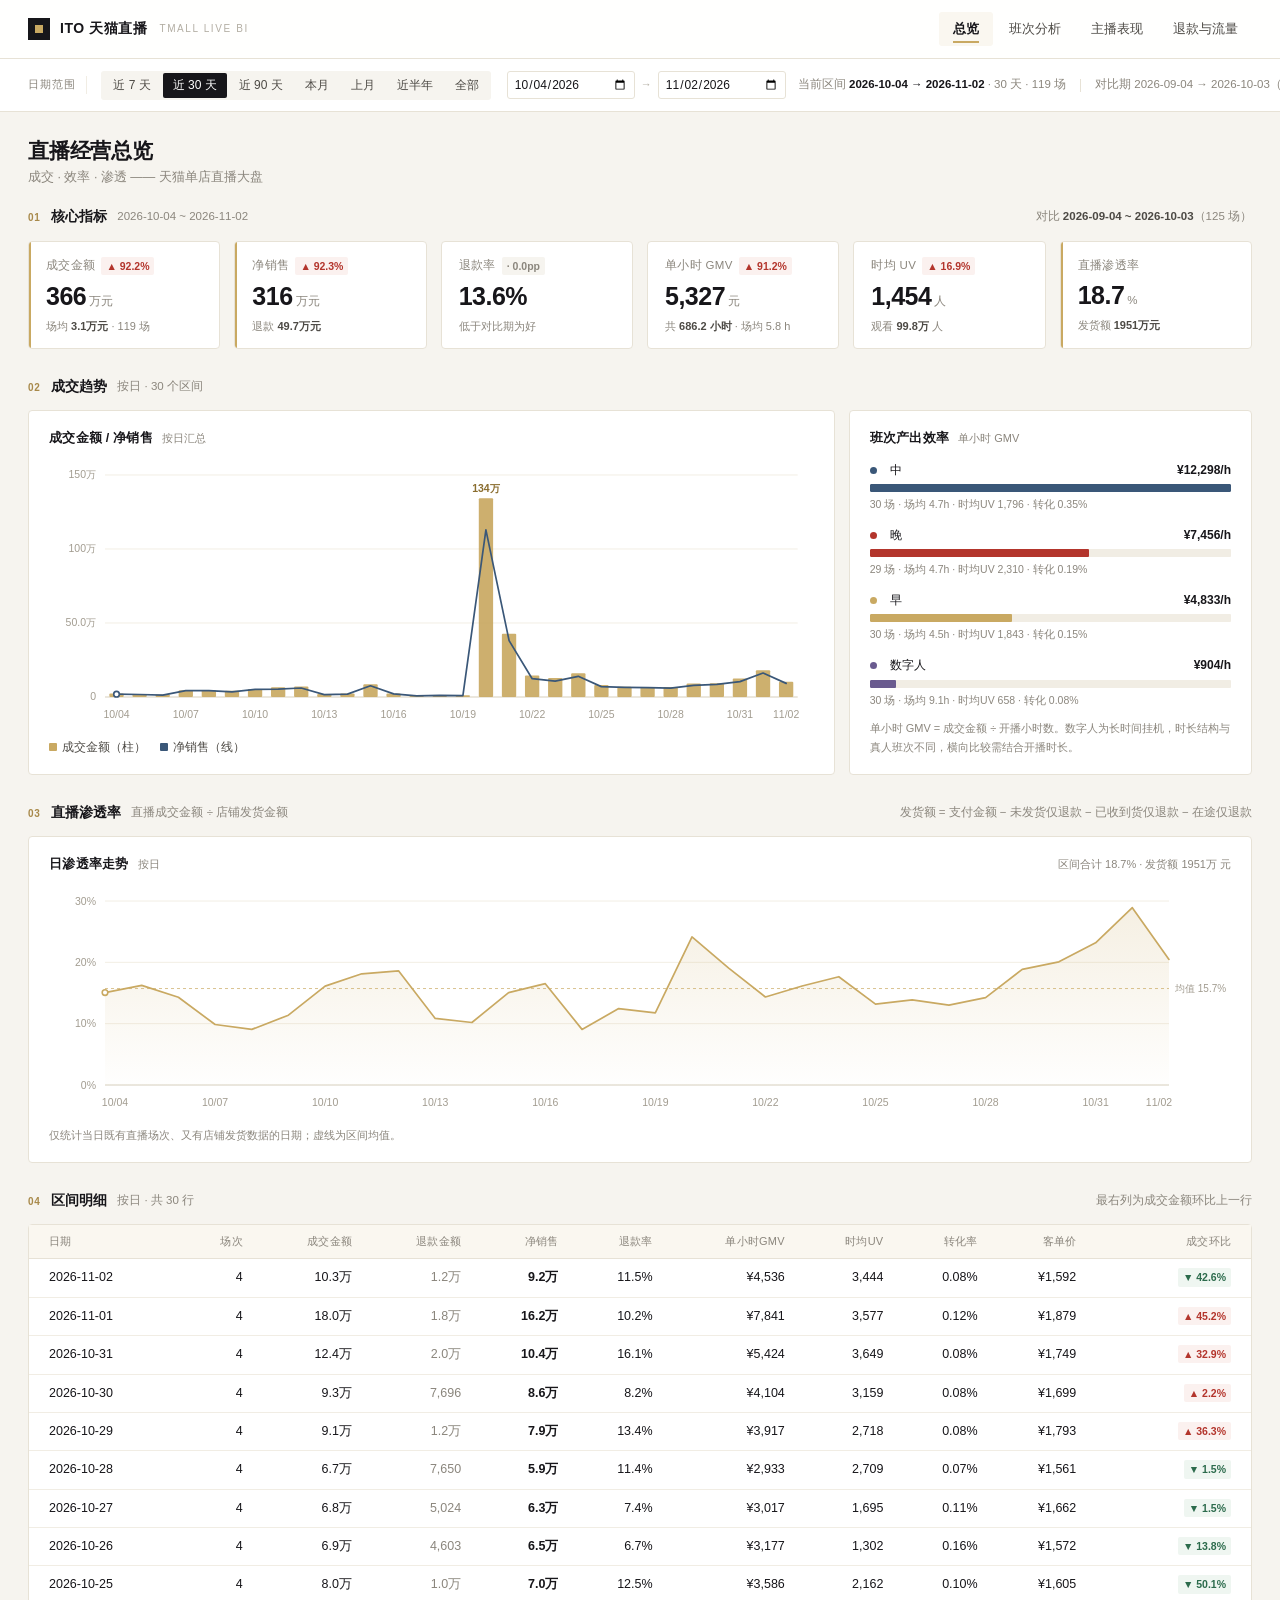
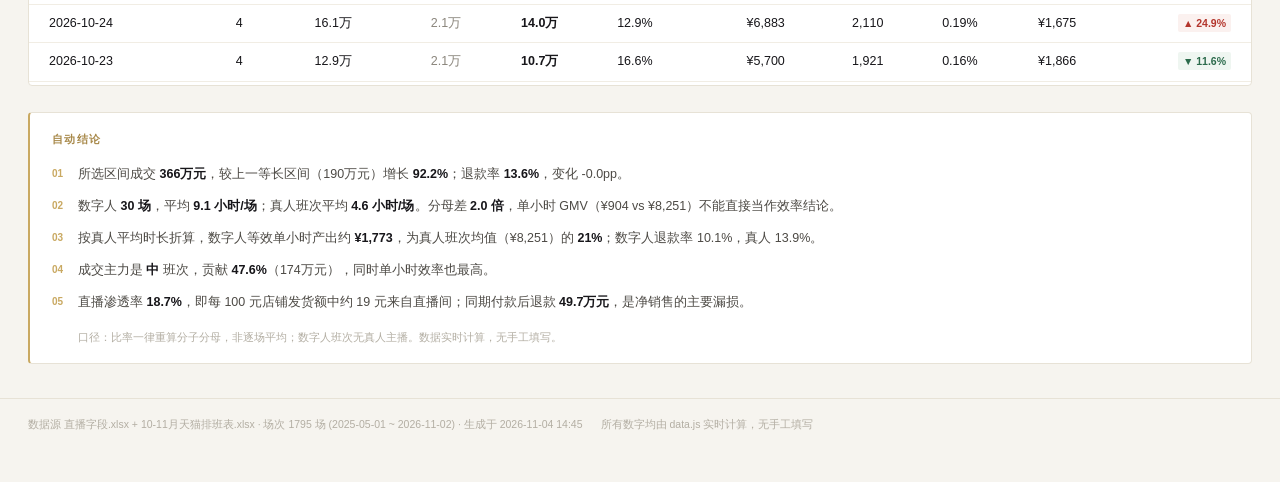
==== index.html @ 0ae6a622 "天猫直播数据看板 v1.0 - 四页面：总览 / 班次分析 / 主播表现 / 退款与流量 - 日期自定义筛选（预设 + 起止日期，URL 可分享，对比期自动等长） - 主播排行改为效率对比矩阵（12 " ====
<!DOCTYPE html>
<html lang="zh-CN">
<head>
<meta charset="UTF-8">
<meta name="viewport" content="width=device-width, initial-scale=1">
<title>直播经营总览 · ITO 天猫直播</title>
<link rel="icon" href="data:image/svg+xml,<svg xmlns='http://www.w3.org/2000/svg' viewBox='0 0 32 32'><rect width='32' height='32' fill='%2317161a'/><rect x='12' y='12' width='8' height='8' fill='%23c9a962'/></svg>">
<link rel="stylesheet" href="shared.css">
</head>
<body>
<header id="topbar"></header>
<div id="fbar"></div>

<div class="wrap">
  <div class="page-hd">
    <div>
      <h1>直播经营总览</h1>
      <p>成交 · 效率 · 渗透 —— 天猫单店直播大盘</p>
    </div>
    <div class="hd-right" id="hdRight"></div>
  </div>

  <section class="sec">
    <div class="sec-h">
      <span class="idx">01</span><h2>核心指标</h2><em id="kpiRange"></em>
      <div class="right" id="kpiCmp"></div>
    </div>
    <div class="grid g6" id="kpis"></div>
  </section>

  <section class="sec">
    <div class="sec-h">
      <span class="idx">02</span><h2>成交趋势</h2><em id="trendSub"></em>
    </div>
    <div class="grid g21">
      <div class="card">
        <div class="card-hd"><h3>成交金额 / 净销售</h3><span id="trendGrain"></span></div>
        <div class="card-body"><div id="trendChart" class="chart-wrap"></div></div>
        <div class="legend card-ft" id="trendLegend">
          <span><i style="background:#c9a962"></i>成交金额</span>
          <span><i style="background:#3a5778"></i>净销售</span>
        </div>
      </div>
      <div class="card">
        <div class="card-hd"><h3>班次产出效率</h3><span>单小时 GMV</span></div>
        <div class="card-body"><div id="shiftBars"></div></div>
        <div class="note card-ft">单小时 GMV = 成交金额 ÷ 开播小时数。数字人为长时间挂机，时长结构与真人班次不同，横向比较需结合开播时长。</div>
      </div>
    </div>
  </section>

  <section class="sec">
    <div class="sec-h">
      <span class="idx">03</span><h2>直播渗透率</h2><em>直播成交金额 ÷ 店铺发货金额</em>
      <div class="right">发货额 = 支付金额 − 未发货仅退款 − 已收到货仅退款 − 在途仅退款</div>
    </div>
    <div class="card">
      <div class="card-hd"><h3>日渗透率走势</h3><span id="penSub"></span><div class="r" id="penRight"></div></div>
      <div id="penChart" class="chart-wrap"></div>
      <div class="note card-ft">仅统计当日既有直播场次、又有店铺发货数据的日期；虚线为区间均值。</div>
    </div>
  </section>

  <section class="sec">
    <div class="sec-h">
      <span class="idx">04</span><h2>区间明细</h2><em id="detailSub"></em>
      <div class="right">最右列为成交金额环比上一行</div>
    </div>
    <div class="card flush"><div class="tbl-wrap scroll"><table id="detailTable"></table></div></div>
  </section>

  <section class="sec">
    <div class="insight" id="insight"></div>
  </section>
</div>

<div class="foot">
  <span id="footMeta"></span>
  <span id="footTip">所有数字均由 data.js 实时计算，无手工填写</span>
</div>

<script src="data.js"></script>
<script src="app.js"></script>
<script>
(async function () {
  try { await loadData(); } catch (e) {
    document.getElementById('kpis').innerHTML = '<div class="empty">' + e.message + '<br>请先运行 python build_data.py 生成 data.js</div>';
    return;
  }
  document.getElementById('footMeta').textContent =
    '数据源 ' + D.meta.src + ' + ' + D.meta.sch + ' · 场次 ' + D.meta.sessions + ' 场 (' + D.meta.dateFrom + ' ~ ' + D.meta.dateTo + ') · 生成于 ' + D.meta.generated;
  bootShell('30', renderAll);
})();

function renderAll() {
  renderKPI();
  renderTrend();
  renderShiftBars();
  renderPen();
  renderDetail();
  renderInsight();
}

/* ---------------- 01 核心指标 ---------------- */
function renderKPI() {
  const a = F.roll, b = F.prevRoll;
  const pen = F.shipTotal ? a.gmv / F.shipTotal : null;

  document.getElementById('kpiRange').textContent = F.from + ' ~ ' + F.to;
  document.getElementById('kpiCmp').innerHTML = F.prevRoll.n
    ? '对比 <b>' + F.prevFrom + ' ~ ' + F.prevTo + '</b>（' + F.prevRoll.n + ' 场）'
    : '<span style="color:#b3aea3">无对比期（已到数据起点）</span>';

  const money = v => { const [n, u] = fmt.mpart(v); return { val: n, unit: u ? u + '元' : '元' }; };
  const M = money(a.gmv), N = money(a.net), H = money(a.hvGmv), U = fmt.mpart(a.hUv);

  const items = [
    { lab: '成交金额', ...M, key: 1, delta: deltaHtml(a.gmv, b.gmv), sub: '场均 <b>' + fmt.money(a.perSess) + '元</b> · ' + a.n + ' 场' },
    { lab: '净销售', ...N, key: 1, delta: deltaHtml(a.net, b.net), sub: '退款 <b>' + fmt.money(a.rf) + '元</b>' },
    { lab: '退款率', val: fmt.pct(a.rrate), unit: '', delta: deltaHtml(a.rrate, b.rrate, { pp: 1 }), sub: '低于对比期为好' },
    { lab: '单小时 GMV', ...H, delta: deltaHtml(a.hvGmv, b.hvGmv), sub: '共 <b>' + fmt.dec1(a.durH) + ' 小时</b> · 场均 ' + fmt.dec1(a.durPer) + ' h' },
    { lab: '时均 UV', val: U[0], unit: (U[1] || '') + '人', delta: deltaHtml(a.hUv, b.hUv), sub: '观看 <b>' + fmt.money(a.uv) + '</b> 人' },
    { lab: '直播渗透率', val: pen === null ? '—' : (pen * 100).toFixed(1), unit: pen === null ? '' : '%', key: 1, sub: '发货额 <b>' + fmt.money(F.shipTotal) + '元</b>' },
  ];
  document.getElementById('kpis').innerHTML = kpiHtml(items);
}

/* ---------------- 02 趋势 ---------------- */
function renderTrend() {
  const grain = grainOf(F.days);
  const rows = trimTail(groupByGrain(F.sessions, grain), grain);
  const gname = { day: '按日', week: '按周', month: '按月' }[grain];

  document.getElementById('trendSub').textContent = gname + ' · ' + rows.length + ' 个区间';
  document.getElementById('trendGrain').textContent = gname + '汇总';
  document.getElementById('trendLegend').innerHTML = grain === 'day'
    ? '<span><i style="background:#c9a962"></i>成交金额（柱）</span><span><i style="background:#3a5778"></i>净销售（线）</span>'
    : '<span><i style="background:#c9a962"></i>成交金额</span><span><i style="background:#3a5778"></i>净销售</span>';

  lineChart(document.getElementById('trendChart'), {
    height: 268,
    bars: grain === 'day',
    labels: rows.map(r => grainLabel(r.k, grain)),
    series: [
      { name: '成交金额', color: '#c9a962', data: rows.map(r => r.gmv), area: grain !== 'day', width: 2 },
      { name: '净销售', color: '#3a5778', data: rows.map(r => r.net), width: 1.7 },
    ],
    yFmt: v => fmt.money(v),
    yMin0: true,
    maxXLabels: 10,
    peakLabel: true,
    tipTitle: (lb, i) => {
      if (grain === 'month') return rows[i].k;
      if (grain === 'week') return rows[i].k + ' 起一周';
      return rows[i].k;
    },
  });
}

/* ---------------- 02b 班次效率 ---------------- */
function renderShiftBars() {
  const m = calc.group(F.sessions, s => s.sh);
  const host = document.getElementById('shiftBars');
  if (!m.size) { host.innerHTML = '<div class="empty">所选区间暂无数据</div>'; return; }
  const items = SHIFTS.filter(s => m.has(s)).map(s => {
    const r = calc.rollup(m.get(s));
    return {
      name: '<span class="dot" style="background:' + SC[s] + '"></span>' + s,
      v: r.hvGmv || 0,
      txt: fmt.yuan(r.hvGmv) + '/h',
      c: SC[s],
      foot: r.n + ' 场 · 场均 ' + fmt.dec1(r.durPer) + 'h · 时均UV ' + fmt.int(r.hUv) + ' · 转化 ' + fmt.pct(r.conv, 2),
    };
  }).sort((a, b) => b.v - a.v);
  host.innerHTML = barsHtml(items);
}

/* ---------------- 03 渗透率 ---------------- */
function renderPen() {
  const grain = F.days <= 120 ? 'day' : 'week';
  const buckets = new Map();
  for (const x of F.shop) {
    if (x.ship === null || x.ship === undefined) continue;
    const lv = F.liveDay.get(x.d);
    const k = grain === 'day' ? x.d : dU.weekStart(x.d);
    const o = buckets.get(k) || { gmv: 0, ship: 0, has: false };
    o.ship += x.ship;
    if (lv) { o.gmv += lv.gmv; o.has = true; }
    buckets.set(k, o);
  }
  const rows = [...buckets.keys()].sort().filter(k => buckets.get(k).has)
    .map(k => ({ k, v: buckets.get(k).ship ? buckets.get(k).gmv / buckets.get(k).ship : null }));

  const avg = rows.length ? rows.reduce((t, r) => t + r.v, 0) / rows.length : null;
  const totalPen = F.shipTotal ? F.roll.gmv / F.shipTotal : null;
  document.getElementById('penSub').textContent = grain === 'day' ? '按日' : '按周';
  document.getElementById('penRight').textContent = '区间合计 ' + fmt.pct(totalPen) + ' · 发货额 ' + fmt.money(F.shipTotal) + ' 元';

  lineChart(document.getElementById('penChart'), {
    height: 230,
    labels: rows.map(r => grain === 'day' ? fmt.md(r.k) : fmt.md(r.k)),
    series: [{ name: '渗透率', color: '#c9a962', data: rows.map(r => r.v), area: true, width: 1.7 }],
    yFmt: v => (v * 100).toFixed(0) + '%',
    maxXLabels: 12,
    avgLine: avg ? { value: avg, label: '均值 ' + fmt.pct(avg) } : null,
  });
}

/* ---------------- 04 明细 ---------------- */
function renderDetail() {
  const grain = grainOf(F.days);
  const rows = groupByGrain(F.sessions, grain).slice().reverse();
  const gname = { day: '日期', week: '周起始', month: '月份' }[grain];
  document.getElementById('detailSub').textContent = { day: '按日', week: '按周', month: '按月' }[grain] + ' · 共 ' + rows.length + ' 行';

  let html = '<thead><tr><th>' + gname + '</th><th>场次</th><th>成交金额</th><th>退款金额</th><th>净销售</th>'
    + '<th>退款率</th><th>单小时GMV</th><th>时均UV</th><th>转化率</th><th>客单价</th><th>成交环比</th></tr></thead><tbody>';

  rows.forEach((r, i) => {
    const prev = rows[i + 1];
    const d = prev ? deltaHtml(r.gmv, prev.gmv) : '<span class="delta flat">—</span>';
    const partial = r.days < (grain === 'month' ? 15 : grain === 'week' ? 5 : 1) && i === 0;
    html += '<tr>'
      + '<td>' + r.k + (partial ? ' <span class="tag mute">不完整</span>' : '') + '</td>'
      + '<td class="num">' + r.n + '</td>'
      + '<td class="num">' + fmt.money(r.gmv) + '</td>'
      + '<td class="num" style="color:#8b867d">' + fmt.money(r.rf) + '</td>'
      + '<td class="num"><b>' + fmt.money(r.net) + '</b></td>'
      + '<td class="num">' + fmt.pct(r.rrate) + '</td>'
      + '<td class="num">' + fmt.yuan(r.hvGmv) + '</td>'
      + '<td class="num">' + fmt.int(r.hUv) + '</td>'
      + '<td class="num">' + fmt.pct(r.conv, 2) + '</td>'
      + '<td class="num">' + fmt.yuan(r.aov) + '</td>'
      + '<td class="num">' + d + '</td>'
      + '</tr>';
  });

  const t = F.roll;
  html += '</tbody><tfoot><tr>'
    + '<td>区间合计</td><td class="num">' + t.n + '</td>'
    + '<td class="num">' + fmt.money(t.gmv) + '</td>'
    + '<td class="num">' + fmt.money(t.rf) + '</td>'
    + '<td class="num">' + fmt.money(t.net) + '</td>'
    + '<td class="num">' + fmt.pct(t.rrate) + '</td>'
    + '<td class="num">' + fmt.yuan(t.hvGmv) + '</td>'
    + '<td class="num">' + fmt.int(t.hUv) + '</td>'
    + '<td class="num">' + fmt.pct(t.conv, 2) + '</td>'
    + '<td class="num">' + fmt.yuan(t.aov) + '</td>'
    + '<td class="num">' + deltaHtml(t.gmv, F.prevRoll.gmv) + '</td>'
    + '</tr></tfoot>';

  document.getElementById('detailTable').innerHTML = html;
}

/* ---------------- 05 结论 ---------------- */
function renderInsight() {
  const a = F.roll, b = F.prevRoll;
  const li = [];

  if (b.n) {
    const ch = (a.gmv - b.gmv) / b.gmv;
    li.push('所选区间成交 <b>' + fmt.money(a.gmv) + '元</b>，较上一等长区间（' + fmt.money(b.gmv) + '元）'
      + (ch >= 0 ? '增长' : '下降') + ' <b>' + Math.abs(ch * 100).toFixed(1) + '%</b>；'
      + '退款率 <b>' + fmt.pct(a.rrate) + '</b>，变化 ' + fmt.pp(a.rrate - b.rrate) + '。');
  } else {
    li.push('所选区间共 <b>' + F.days + ' 天 / ' + a.n + ' 场</b>，成交 <b>' + fmt.money(a.gmv) + '元</b>，'
      + '净销售 <b>' + fmt.money(a.net) + '元</b>，退款率 <b>' + fmt.pct(a.rrate) + '</b>。该区间已顶到数据起点，无同长度对比期。');
  }

  const m = calc.group(F.sessions, s => s.sh);
  const human = SHIFTS.filter(s => s !== '数字人').flatMap(s => m.get(s) || []);
  const robot = m.get('数字人') || [];
  if (human.length && robot.length) {
    const h = calc.rollup(human), r = calc.rollup(robot);
    const hDur = h.durH / h.n, rDur = r.durH / r.n;
    li.push('数字人 <b>' + r.n + ' 场</b>，平均 <b>' + fmt.dec1(rDur) + ' 小时/场</b>；真人班次平均 <b>'
      + fmt.dec1(hDur) + ' 小时/场</b>。分母差 <b>' + (rDur / hDur).toFixed(1) + ' 倍</b>，'
      + '单小时 GMV（' + fmt.yuan(r.hvGmv) + ' vs ' + fmt.yuan(h.hvGmv) + '）不能直接当作效率结论。');
    const norm = r.gmv / (r.n * hDur);
    li.push('按真人平均时长折算，数字人等效单小时产出约 <b>' + fmt.yuan(norm) + '</b>，为真人班次均值（'
      + fmt.yuan(h.hvGmv) + '）的 <b>' + (norm / h.hvGmv * 100).toFixed(0) + '%</b>；数字人退款率 '
      + fmt.pct(r.rrate) + "，真人 " + fmt.pct(h.rrate) + '。');
  }

  const shifts = SHIFTS.filter(s => m.has(s)).map(s => ({ s, r: calc.rollup(m.get(s)) }));
  const top = shifts.slice().sort((x, y) => y.r.gmv - x.r.gmv)[0];
  const best = shifts.filter(x => x.s !== '数字人').sort((x, y) => y.r.hvGmv - x.r.hvGmv)[0];
  if (top) {
    li.push('成交主力是 <b>' + top.s + '</b> 班次，贡献 <b>' + fmt.pct(top.r.gmv / a.gmv) + '</b>（'
      + fmt.money(top.r.gmv) + '元）' + (best && best.s !== top.s
        ? '；单小时效率最高的是 <b>' + best.s + '</b>（' + fmt.yuan(best.r.hvGmv) + '/h）。' : '，同时单小时效率也最高。'));
  }

  if (F.shipTotal) {
    li.push('直播渗透率 <b>' + fmt.pct(a.gmv / F.shipTotal) + '</b>，即每 100 元店铺发货额中约 '
      + Math.round(a.gmv / F.shipTotal * 100) + ' 元来自直播间；同期付款后退款 <b>' + fmt.money(a.rf)
      + '元</b>，是净销售的主要漏损。');
  }

  document.getElementById('insight').innerHTML =
    '<h3>自动结论</h3><ol>' + li.map(x => '<li>' + x + '</li>').join('') + '</ol>'
    + '<div class="src">口径：比率一律重算分子分母，非逐场平均；数字人班次无真人主播。数据实时计算，无手工填写。</div>';
}

onResize(() => { renderTrend(); renderPen(); });
</script>
</body>
</html>
---- shared.css ----
/* ============================================================
   ITO 天猫直播看板 · 设计系统
   金白极简 / 8px 间距栅格 / 桌面优先
   ============================================================ */
:root {
  --gold: #c9a962;
  --gold-d: #a8894a;
  --gold-l: #efe6d2;
  --gold-bg: #faf7f0;
  --ink: #17161a;
  --ink-2: #4d4a45;
  --ink-3: #8b867d;
  --ink-4: #b3aea3;
  --line: #e7e2d6;
  --line-2: #f1ede4;
  --bg: #f6f4ef;
  --card: #ffffff;
  --red: #b3352c;
  --green: #2c6b4c;
  --blue: #3a5778;
  --purple: #6a5b8f;
  --r: 4px;
  --sp: 8px;
}

* { box-sizing: border-box; margin: 0; padding: 0; }
html { -webkit-text-size-adjust: 100%; }
body {
  font-family: -apple-system, BlinkMacSystemFont, "PingFang SC", "Hiragino Sans GB",
               "Microsoft YaHei", "Segoe UI", sans-serif;
  background: var(--bg);
  color: var(--ink);
  font-size: 13px;
  line-height: 1.55;
  -webkit-font-smoothing: antialiased;
  padding-bottom: 48px;
}
.num { font-variant-numeric: tabular-nums; font-feature-settings: "tnum"; }
a { color: inherit; }

/* ================= 顶部导航 ================= */
.topbar {
  background: rgba(255,255,255,.94);
  backdrop-filter: saturate(1.4) blur(8px);
  border-bottom: 1px solid var(--line);
  position: sticky; top: 0; z-index: 40;
}
.topbar-in {
  max-width: 1360px; margin: 0 auto; padding: 0 28px;
  height: 58px; display: flex; align-items: center; gap: 40px;
}
.brand { display: flex; align-items: center; gap: 10px; text-decoration: none; }
.brand-mark {
  width: 22px; height: 22px; background: var(--ink); position: relative;
  display: flex; align-items: center; justify-content: center;
}
.brand-mark::after {
  content: ''; width: 8px; height: 8px; background: var(--gold);
}
.brand-t { font-size: 14px; font-weight: 600; letter-spacing: .04em; }
.brand-s { font-size: 10px; color: var(--ink-4); letter-spacing: .16em; text-transform: uppercase; margin-left: 2px; }
.nav { display: flex; gap: 2px; margin-left: auto; }
.nav a {
  font-size: 13px; color: var(--ink-2); text-decoration: none;
  padding: 7px 14px; border-radius: 3px; position: relative;
  transition: color .15s, background .15s;
}
.nav a:hover { color: var(--ink); background: var(--gold-bg); }
.nav a.on { color: var(--ink); font-weight: 600; background: var(--gold-bg); }
.nav a.on::after {
  content: ''; position: absolute; left: 14px; right: 14px; bottom: 3px;
  height: 2px; background: var(--gold);
}

/* ================= 日期筛选条 ================= */
.fbar {
  position: sticky; top: 58px; z-index: 39;
  background: #fff; border-bottom: 1px solid var(--line);
}
.fbar-in {
  max-width: 1360px; margin: 0 auto; padding: 0 28px;
  height: 52px; display: flex; align-items: center; gap: 12px;
}
.fbar-lab {
  font-size: 11px; color: var(--ink-3); letter-spacing: .1em;
  padding-right: 10px; border-right: 1px solid var(--line-2); margin-right: 2px;
  white-space: nowrap;
}
.chips { display: flex; gap: 2px; background: var(--bg); padding: 2px; border-radius: 3px; }
.chip {
  font-size: 12px; color: var(--ink-2); padding: 4px 10px; border-radius: 2px;
  cursor: pointer; white-space: nowrap; transition: .12s; user-select: none;
  border: none; background: transparent; font-family: inherit;
}
.chip:hover { color: var(--ink); background: #fff; }
.chip.on { background: var(--ink); color: #fff; font-weight: 500; }
.dr { display: flex; align-items: center; gap: 6px; margin-left: 4px; }
.dr input[type="date"] {
  font-family: inherit; font-size: 12px; color: var(--ink);
  border: 1px solid var(--line); background: #fff; border-radius: 3px;
  padding: 4px 6px; width: 128px; height: 28px;
  font-variant-numeric: tabular-nums;
}
.dr input[type="date"]:focus { outline: none; border-color: var(--gold); box-shadow: 0 0 0 2px rgba(201,169,98,.16); }
.dr .to { color: var(--ink-4); font-size: 11px; }
.fbar-meta { margin-left: auto; display: flex; align-items: center; gap: 14px; font-size: 11.5px; color: var(--ink-3); white-space: nowrap; }
.fbar-meta b { color: var(--ink); font-weight: 600; }
.fbar-meta .sp { width: 1px; height: 13px; background: var(--line); }
.btn-reset {
  font-size: 11.5px; color: var(--ink-3); background: none; border: none;
  cursor: pointer; font-family: inherit; text-decoration: underline;
  text-underline-offset: 2px; padding: 0;
}
.btn-reset:hover { color: var(--ink); }

/* ================= 页面容器 ================= */
.wrap { max-width: 1360px; margin: 0 auto; padding: 0 28px; }
.page-hd {
  display: flex; align-items: flex-end; gap: 16px;
  padding: 26px 0 18px;
}
.page-hd h1 { font-size: 21px; font-weight: 600; letter-spacing: -.01em; line-height: 1.25; }
.page-hd p { font-size: 12.5px; color: var(--ink-3); margin-top: 4px; }
.page-hd .hd-right { margin-left: auto; text-align: right; font-size: 11.5px; color: var(--ink-3); line-height: 1.7; }

/* ================= 区块 ================= */
.sec { margin-top: 26px; }
.sec:first-of-type { margin-top: 0; }
.sec-h {
  display: flex; align-items: center; gap: 10px;
  margin-bottom: 12px; min-height: 23px;
}
.sec-h .idx {
  font-size: 10px; font-weight: 600; color: var(--gold-d); letter-spacing: .08em;
  font-variant-numeric: tabular-nums; padding-top: 2px;
}
.sec-h h2 { font-size: 14px; font-weight: 600; letter-spacing: .01em; }
.sec-h em { font-style: normal; font-size: 11.5px; color: var(--ink-3); }
.sec-h .right { margin-left: auto; font-size: 11.5px; color: var(--ink-3); text-align: right; }
.sec-h .right b { color: var(--ink-2); font-weight: 600; }

/* ================= 栅格 ================= */
.grid { display: grid; gap: 14px; align-items: stretch; }
.grid.start { align-items: start; }
.g2 { grid-template-columns: repeat(2, minmax(0,1fr)); }
.g3 { grid-template-columns: repeat(3, minmax(0,1fr)); }
.g4 { grid-template-columns: repeat(4, minmax(0,1fr)); }
.g5 { grid-template-columns: repeat(5, minmax(0,1fr)); }
.g6 { grid-template-columns: repeat(6, minmax(0,1fr)); }
.g21 { grid-template-columns: minmax(0,2fr) minmax(0,1fr); }
.g12 { grid-template-columns: minmax(0,1fr) minmax(0,2fr); }
.gauto { grid-template-columns: repeat(auto-fit, minmax(172px, 1fr)); }

/* ================= 卡片 ================= */
.card {
  background: var(--card); border: 1px solid var(--line); border-radius: var(--r);
  padding: 18px 20px;
  display: flex; flex-direction: column; min-width: 0;
}
.card.flush { padding: 0; }
.card-hd {
  display: flex; align-items: baseline; gap: 9px; margin-bottom: 12px; flex: none;
}
.card-hd h3 { font-size: 12.5px; font-weight: 600; letter-spacing: .02em; }
.card-hd span { font-size: 11px; color: var(--ink-3); }
.card-hd .r { margin-left: auto; font-size: 11px; color: var(--ink-3); }
.card-body { flex: 1 1 auto; min-height: 0; }
.card-ft { flex: none; }

/* ================= KPI ================= */
.kpi {
  background: var(--card); border: 1px solid var(--line); border-radius: var(--r);
  padding: 15px 17px 14px; position: relative; overflow: hidden;
  display: flex; flex-direction: column;
}
.kpi::before {
  content: ''; position: absolute; left: 0; top: 0; bottom: 0; width: 2px;
  background: var(--gold); opacity: 0; transition: opacity .2s;
}
.kpi.key::before { opacity: 1; }
.kpi-t {
  font-size: 11.5px; color: var(--ink-3); letter-spacing: .03em;
  display: flex; align-items: center; gap: 6px; margin-bottom: 7px;
}
.kpi-v {
  font-size: 25px; font-weight: 600; line-height: 1.15; letter-spacing: -.02em;
  display: flex; align-items: baseline; gap: 3px;
}
.kpi-v small { font-size: 11.5px; font-weight: 500; color: var(--ink-3); letter-spacing: 0; }
.kpi-s { font-size: 11px; color: var(--ink-3); margin-top: 7px; line-height: 1.5; }
.kpi-s b { color: var(--ink-2); font-weight: 600; }

.delta {
  display: inline-flex; align-items: center; gap: 2px;
  font-size: 10.5px; font-weight: 600; padding: 1px 5px; border-radius: 2px;
  font-variant-numeric: tabular-nums; letter-spacing: 0;
}
.delta.up { color: var(--red); background: #fbf1ef; }
.delta.down { color: var(--green); background: #eff6f1; }
.delta.flat { color: var(--ink-3); background: var(--bg); }

/* ================= 图表 ================= */
.chart { width: 100%; display: block; overflow: visible; }
.chart-wrap { width: 100%; min-width: 0; }
.legend {
  display: flex; gap: 14px; flex-wrap: wrap; margin-top: 10px;
  font-size: 11.5px; color: var(--ink-2);
}
.legend i {
  width: 8px; height: 8px; border-radius: 1px; display: inline-block;
  margin-right: 5px; vertical-align: middle;
}
.legend b { font-weight: 600; color: var(--ink); }

/* 横向条组 */
.bars { display: flex; flex-direction: column; gap: 13px; }
.bar-item .bl {
  display: flex; align-items: baseline; justify-content: space-between;
  font-size: 12px; margin-bottom: 5px; gap: 8px;
}
.bar-item .bl .nm { color: var(--ink); display: flex; align-items: center; gap: 6px; }
.bar-item .bl .vl { font-variant-numeric: tabular-nums; font-weight: 600; }
.bar-track { height: 8px; background: var(--line-2); border-radius: 1px; overflow: hidden; }
.bar-fill { height: 100%; border-radius: 1px; transition: width .35s ease; }
.bar-foot { font-size: 10.5px; color: var(--ink-3); margin-top: 4px; }

/* ================= 表格 ================= */
.tbl-wrap { width: 100%; overflow: auto; }
.tbl-wrap.scroll { max-height: 460px; }
table { width: 100%; border-collapse: separate; border-spacing: 0; font-size: 12.5px; }
thead th {
  text-align: right; font-weight: 500; color: var(--ink-3); font-size: 11px;
  padding: 8px 12px; background: var(--gold-bg);
  border-bottom: 1px solid var(--line); white-space: nowrap;
  position: sticky; top: 0; z-index: 2; letter-spacing: .02em;
}
thead th:first-child { text-align: left; padding-left: 20px; }
thead th:last-child { padding-right: 20px; }
tbody td {
  text-align: right; padding: 9px 12px; border-bottom: 1px solid var(--line-2);
  white-space: nowrap; vertical-align: middle;
}
tbody td:first-child { text-align: left; padding-left: 20px; }
tbody td:last-child { padding-right: 20px; }
tbody tr:hover td { background: #fcfaf4; }
tbody tr:last-child td { border-bottom: 1px solid var(--line); }
tfoot td {
  text-align: right; padding: 10px 12px; font-weight: 600; font-size: 12.5px;
  background: #fbf8f1; border-bottom: 1px solid var(--line); white-space: nowrap;
}
tfoot td:first-child { text-align: left; padding-left: 20px; }
tfoot td:last-child { padding-right: 20px; }
td.name-cell { max-width: 320px; overflow: hidden; text-overflow: ellipsis; }
.grp-row td { background: #fbf8f1 !important; font-weight: 600; font-size: 11.5px; color: var(--ink-2); }

/* ================= 标签 ================= */
.tag {
  display: inline-block; font-size: 10.5px; padding: 1px 6px; line-height: 1.6;
  border: 1px solid var(--line); color: var(--ink-2); border-radius: 2px;
  background: #fff; white-space: nowrap;
}
.tag.gold { border-color: var(--gold-l); background: var(--gold-bg); color: var(--gold-d); }
.tag.red { border-color: #f0d8d4; background: #fdf4f3; color: var(--red); }
.tag.green { border-color: #d5e6db; background: #f1f8f3; color: var(--green); }
.tag.mute { color: var(--ink-3); border-color: var(--line-2); background: var(--bg); }
.dot { width: 7px; height: 7px; border-radius: 50%; display: inline-block; margin-right: 7px; }

/* ================= 漏斗 ================= */
.funnel { display: flex; flex-direction: column; gap: 4px; }
.fn-step { padding: 7px 0; }
.fn-row { display: flex; align-items: baseline; gap: 10px; font-size: 12px; margin-bottom: 6px; }
.fn-lab { color: var(--ink-2); }
.fn-val { margin-left: auto; font-weight: 600; font-variant-numeric: tabular-nums; font-size: 13.5px; }
.fn-idx { font-size: 10.5px; color: var(--ink-4); width: 46px; text-align: right; font-variant-numeric: tabular-nums; flex: none; }
.fn-track { height: 10px; background: var(--line-2); border-radius: 1px; }
.fn-fill { height: 100%; border-radius: 1px; transition: width .4s; }
.fn-note {
  font-size: 10.5px; color: var(--ink-3); margin-top: 5px; padding-left: 0;
}
.fn-note b { color: var(--ink-2); font-weight: 600; }

/* ================= 热力 ================= */
.heat { display: grid; gap: 3px; font-size: 11.5px; align-items: stretch; height: 100%; grid-auto-rows: minmax(26px, 1fr); }
.heat .hc {
  padding: 8px 4px; text-align: center; border-radius: 2px;
  font-variant-numeric: tabular-nums; line-height: 1.35;
}
.heat .hh { text-align: center; color: var(--ink-3); font-size: 11px; padding-bottom: 4px; }
.heat .hr { color: var(--ink-2); display: flex; align-items: center; font-size: 11.5px; }
.heat-scale { display: flex; align-items: center; gap: 6px; font-size: 10.5px; color: var(--ink-3); margin-top: 10px; }
.heat-scale .bar { width: 88px; height: 6px; background: linear-gradient(90deg, #f7f4ec, #c9a962); }

/* ================= 结论 ================= */
.insight {
  background: var(--card); border: 1px solid var(--line); border-radius: var(--r);
  padding: 18px 22px 18px; border-left: 2px solid var(--gold);
}
.insight h3 {
  font-size: 11px; font-weight: 600; letter-spacing: .12em; color: var(--gold-d);
  text-transform: uppercase; margin-bottom: 11px;
}
.insight ol { list-style: none; counter-reset: i; }
.insight li {
  counter-increment: i; position: relative; padding: 5px 0 5px 26px;
  font-size: 12.5px; color: var(--ink-2); line-height: 1.75;
}
.insight li::before {
  content: counter(i, decimal-leading-zero); position: absolute; left: 0; top: 6px;
  font-size: 10px; color: var(--gold); font-weight: 600; font-variant-numeric: tabular-nums;
}
.insight b { color: var(--ink); font-weight: 600; }
.insight .src { font-size: 10.5px; color: var(--ink-4); margin-top: 10px; padding-left: 26px; }

/* ================= 提示 ================= */
.note { font-size: 11px; color: var(--ink-3); line-height: 1.7; margin-top: 9px; }
.note code { background: var(--line-2); padding: 1px 5px; border-radius: 2px; font-size: 10.5px; }
.alert {
  font-size: 11.5px; color: #7c6329; background: var(--gold-bg);
  border: 1px solid var(--gold-l); border-left: 2px solid var(--gold);
  border-radius: 0 var(--r) var(--r) 0; padding: 10px 14px;
  line-height: 1.7; display: flex; gap: 8px; align-items: flex-start;
}
.alert b { color: #6b5423; }

/* ================= 页脚 ================= */
.foot {
  max-width: 1360px; margin: 34px auto 0; padding: 16px 28px 0;
  border-top: 1px solid var(--line); font-size: 10.5px; color: var(--ink-4);
  display: flex; gap: 18px; flex-wrap: wrap; line-height: 1.8;
}

/* ================= 空态 / 加载 ================= */
.empty {
  padding: 44px 20px; text-align: center; color: var(--ink-3); font-size: 12.5px;
  background: var(--card); border: 1px dashed var(--line); border-radius: var(--r);
  grid-column: 1 / -1;
}

/* ================= 响应式 ================= */
@media (max-width: 1180px) {
  .g6 { grid-template-columns: repeat(3, minmax(0,1fr)); }
  .g5 { grid-template-columns: repeat(3, minmax(0,1fr)); }
  .g4 { grid-template-columns: repeat(2, minmax(0,1fr)); }
  .g21, .g12 { grid-template-columns: minmax(0,1fr); }
  .fbar-in { height: auto; flex-wrap: wrap; padding-top: 8px; padding-bottom: 8px; gap: 8px; }
  .fbar-meta { margin-left: 0; width: 100%; }
}
@media (max-width: 760px) {
  .wrap, .topbar-in, .fbar-in, .foot { padding-left: 14px; padding-right: 14px; }
  .topbar-in { height: auto; flex-wrap: wrap; gap: 6px; padding-top: 10px; padding-bottom: 8px; }
  .nav { width: 100%; margin-left: 0; overflow-x: auto; }
  .fbar { position: static; }
  .g6, .g5, .g4, .g3, .g2, .gauto { grid-template-columns: repeat(2, minmax(0,1fr)); }
  .page-hd h1 { font-size: 18px; }
  .kpi-v { font-size: 21px; }
}
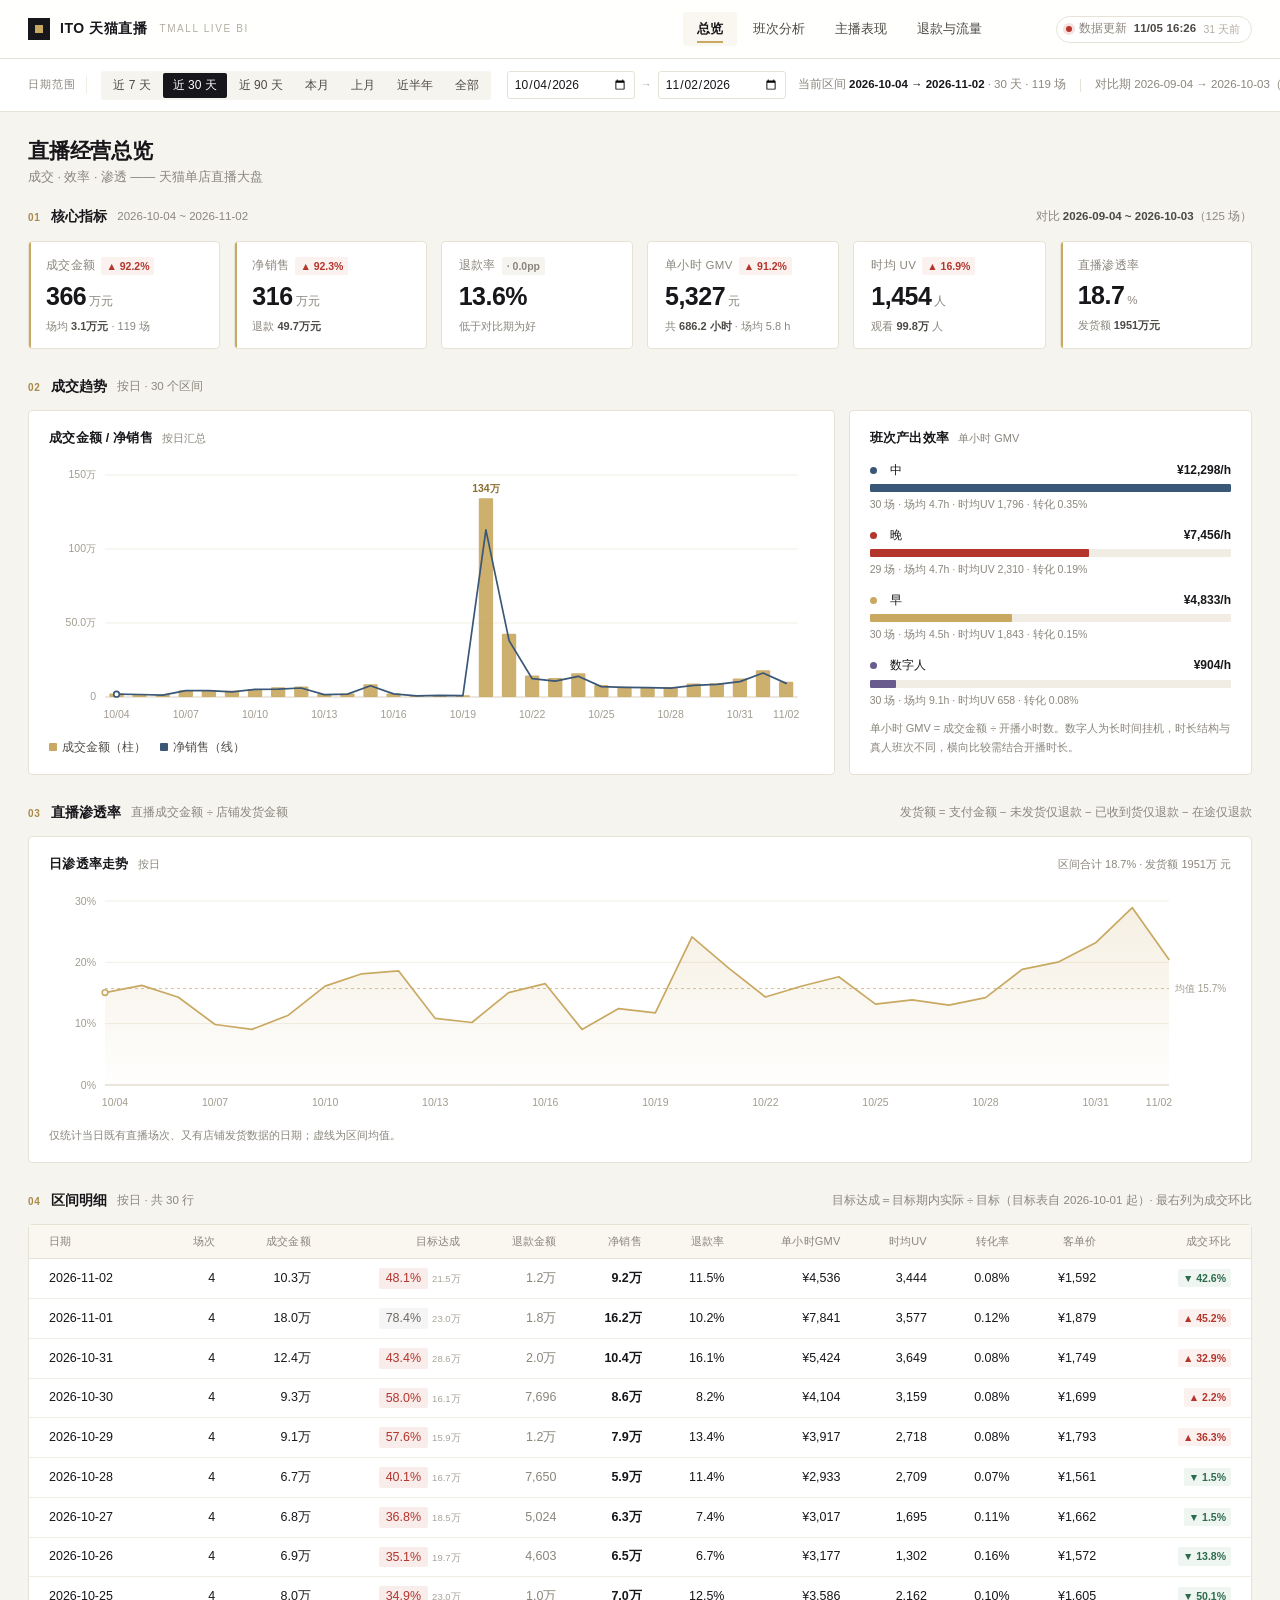
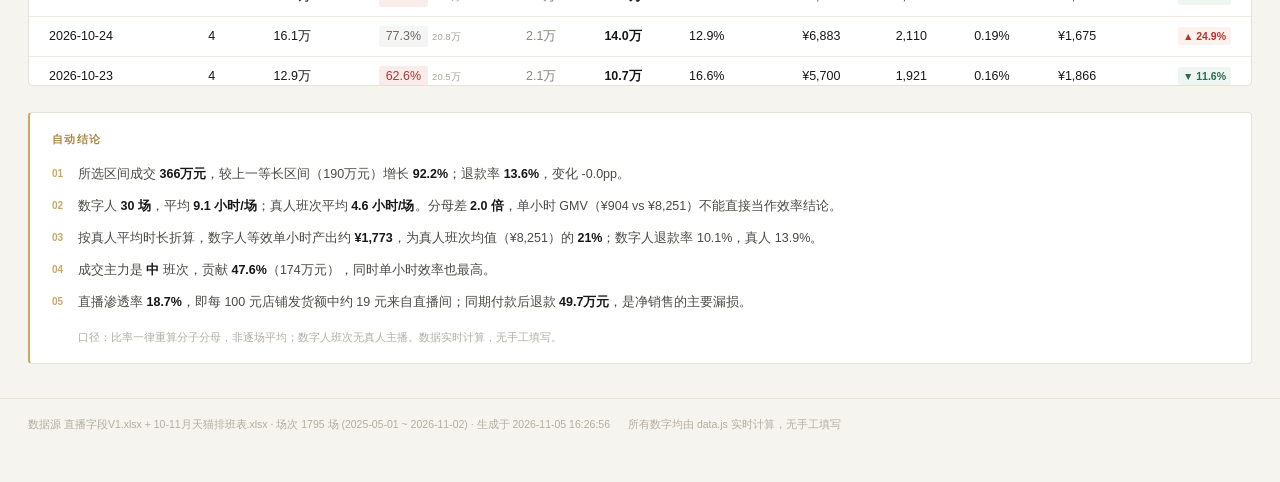
==== commit 960f3c33: "新增分日销售目标达成（按班次拆分） - build_data.py 读「天猫排班及目标表」H~K 列：每日 数字人/早/中/晚 四个目标，输出 targets - 班次卡片加目标与达成进度；新增 03" ====
--- a/index.html
+++ b/index.html
@@ -64,7 +64,7 @@
   <section class="sec">
     <div class="sec-h">
       <span class="idx">04</span><h2>区间明细</h2><em id="detailSub"></em>
-      <div class="right">最右列为成交金额环比上一行</div>
+      <div class="right">目标达成＝目标期内实际 ÷ 目标（目标表自 2026-10-01 起）· 最右列为成交环比</div>
     </div>
     <div class="card flush"><div class="tbl-wrap scroll"><table id="detailTable"></table></div></div>
   </section>
@@ -213,17 +213,26 @@
   const gname = { day: '日期', week: '周起始', month: '月份' }[grain];
   document.getElementById('detailSub').textContent = { day: '按日', week: '按周', month: '按月' }[grain] + ' · 共 ' + rows.length + ' 行';
 
-  let html = '<thead><tr><th>' + gname + '</th><th>场次</th><th>成交金额</th><th>退款金额</th><th>净销售</th>'
+  let html = '<thead><tr><th>' + gname + '</th><th>场次</th><th>成交金额</th><th>目标达成</th><th>退款金额</th><th>净销售</th>'
     + '<th>退款率</th><th>单小时GMV</th><th>时均UV</th><th>转化率</th><th>客单价</th><th>成交环比</th></tr></thead><tbody>';
 
+  const tBucket = tgt.byBucket(grain);
+  const aBucket = tgt.actualByBucket(grain, F.sessions);
   rows.forEach((r, i) => {
     const prev = rows[i + 1];
     const d = prev ? deltaHtml(r.gmv, prev.gmv) : '<span class="delta flat">—</span>';
     const partial = r.days < (grain === 'month' ? 15 : grain === 'week' ? 5 : 1) && i === 0;
+    const T = tBucket.get(r.k) || 0;
+    const A = aBucket.get(r.k) || 0;
+    const rate = tgt.rate(A, T);
     html += '<tr>'
       + '<td>' + r.k + (partial ? ' <span class="tag mute">不完整</span>' : '') + '</td>'
       + '<td class="num">' + r.n + '</td>'
       + '<td class="num">' + fmt.money(r.gmv) + '</td>'
+      + '<td class="num">' + (rate === null ? '<span style="color:#b3aea3">无目标</span>'
+        : '<span title="目标期内实际 ' + fmt.yuan(A) + ' / 目标 ' + fmt.yuan(T) + '">'
+        + goalPill(rate) + '</span><span style="font-size:9.5px;color:#a8a29a;margin-left:4px">'
+        + fmt.money(T) + '</span>') + '</td>'
       + '<td class="num" style="color:#8b867d">' + fmt.money(r.rf) + '</td>'
       + '<td class="num"><b>' + fmt.money(r.net) + '</b></td>'
       + '<td class="num">' + fmt.pct(r.rrate) + '</td>'
@@ -236,9 +245,16 @@
   });
 
   const t = F.roll;
+  const tSum = tgt.sum(F.from, F.to).sum;
+  const tAct = F.sessions.filter(s => D.targets[s.d]).reduce((a, s) => a + (s.gmv || 0), 0);
+  const tRate = tgt.rate(tAct, tSum);
   html += '</tbody><tfoot><tr>'
     + '<td>区间合计</td><td class="num">' + t.n + '</td>'
     + '<td class="num">' + fmt.money(t.gmv) + '</td>'
+    + '<td class="num">' + (tRate === null ? '—'
+      : '<span title="目标期内实际 ' + fmt.yuan(tAct) + ' / 目标 ' + fmt.yuan(tSum) + '">'
+      + goalPill(tRate) + '</span><span style="font-size:9.5px;color:#a8a29a;margin-left:4px">'
+      + fmt.money(tSum) + '</span>') + '</td>'
     + '<td class="num">' + fmt.money(t.rf) + '</td>'
     + '<td class="num">' + fmt.money(t.net) + '</td>'
     + '<td class="num">' + fmt.pct(t.rrate) + '</td>'
--- a/shared.css
+++ b/shared.css
@@ -72,6 +72,50 @@
   height: 2px; background: var(--gold);
 }
 
+/* ---- 数据更新角标（右上角） ---- */
+.stamp {
+  position: relative; margin-left: 20px; flex: none;
+  display: inline-flex; align-items: center; gap: 7px;
+  height: 27px; padding: 0 11px 0 9px;
+  font: inherit; font-size: 11.5px; color: var(--ink-2);
+  background: #fff; border: 1px solid var(--line);
+  border-radius: 999px; cursor: pointer;
+  transition: border-color .15s, background .15s, color .15s;
+  -webkit-tap-highlight-color: transparent;
+}
+.stamp:hover { border-color: var(--gold); background: var(--gold-bg); color: var(--ink); }
+.stamp-dot {
+  width: 6px; height: 6px; border-radius: 50%; flex: none;
+  background: var(--gold); box-shadow: 0 0 0 3px rgba(201,169,98,.16);
+}
+.stamp.aging .stamp-dot { background: #b9b3a4; box-shadow: 0 0 0 3px rgba(185,179,164,.18); }
+.stamp.stale .stamp-dot { background: #b8352c; box-shadow: 0 0 0 3px rgba(184,53,44,.15); }
+.stamp-lab { color: var(--ink-3); }
+.stamp b { font-weight: 600; font-variant-numeric: tabular-nums; letter-spacing: .01em; }
+.stamp-age { color: var(--ink-4); font-size: 10.5px; }
+
+.stamp-pop {
+  position: absolute; right: 0; top: calc(100% + 9px); z-index: 60;
+  min-width: 236px; padding: 11px 13px;
+  background: #fff; border: 1px solid var(--line);
+  border-radius: 4px; box-shadow: 0 10px 28px rgba(28,27,25,.13);
+  text-align: left; display: none;
+}
+.stamp-pop::before {
+  content: ''; position: absolute; right: 104px; top: -5px;
+  width: 8px; height: 8px; background: #fff;
+  border-left: 1px solid var(--line); border-top: 1px solid var(--line);
+  transform: rotate(45deg);
+}
+.stamp:hover .stamp-pop, .stamp:focus-visible .stamp-pop { display: block; }
+.sp-row {
+  display: flex; justify-content: space-between; gap: 14px;
+  font-size: 11.5px; line-height: 1.9; color: var(--ink-3);
+}
+.sp-row b { color: var(--ink); font-weight: 600; font-variant-numeric: tabular-nums; }
+.sp-hr { height: 1px; background: var(--line); margin: 7px 0 6px; }
+.sp-tip { font-size: 10.5px; color: var(--ink-4); line-height: 1.6; }
+
 /* ================= 日期筛选条 ================= */
 .fbar {
   position: sticky; top: 58px; z-index: 39;
@@ -227,6 +271,11 @@
 /* ================= 表格 ================= */
 .tbl-wrap { width: 100%; overflow: auto; }
 .tbl-wrap.scroll { max-height: 460px; }
+/* 达成率胶囊：浅底深字，日/周/月各处通用 */
+.rpill {
+  display: inline-block; min-width: 46px; padding: 1px 7px; border-radius: 2px;
+  font-variant-numeric: tabular-nums; line-height: 1.5; text-align: center;
+}
 table { width: 100%; border-collapse: separate; border-spacing: 0; font-size: 12.5px; }
 thead th {
   text-align: right; font-weight: 500; color: var(--ink-3); font-size: 11px;
@@ -344,11 +393,19 @@
   .g21, .g12 { grid-template-columns: minmax(0,1fr); }
   .fbar-in { height: auto; flex-wrap: wrap; padding-top: 8px; padding-bottom: 8px; gap: 8px; }
   .fbar-meta { margin-left: 0; width: 100%; }
+  .stamp-age { display: none; }
+  .stamp-pop::before { right: 74px; }
+}
+@media (max-width: 900px) {
+  .stamp-lab { display: none; }
+  .stamp-pop::before { right: 47px; }
 }
 @media (max-width: 760px) {
   .wrap, .topbar-in, .fbar-in, .foot { padding-left: 14px; padding-right: 14px; }
-  .topbar-in { height: auto; flex-wrap: wrap; gap: 6px; padding-top: 10px; padding-bottom: 8px; }
+  .topbar-in { position: relative; height: auto; flex-wrap: wrap; gap: 6px; padding-top: 10px; padding-bottom: 8px; }
   .nav { width: 100%; margin-left: 0; overflow-x: auto; }
+  .stamp { position: absolute; right: 14px; top: 10px; margin-left: 0; }
+  .stamp-pop { display: none !important; }
   .fbar { position: static; }
   .g6, .g5, .g4, .g3, .g2, .gauto { grid-template-columns: repeat(2, minmax(0,1fr)); }
   .page-hd h1 { font-size: 18px; }
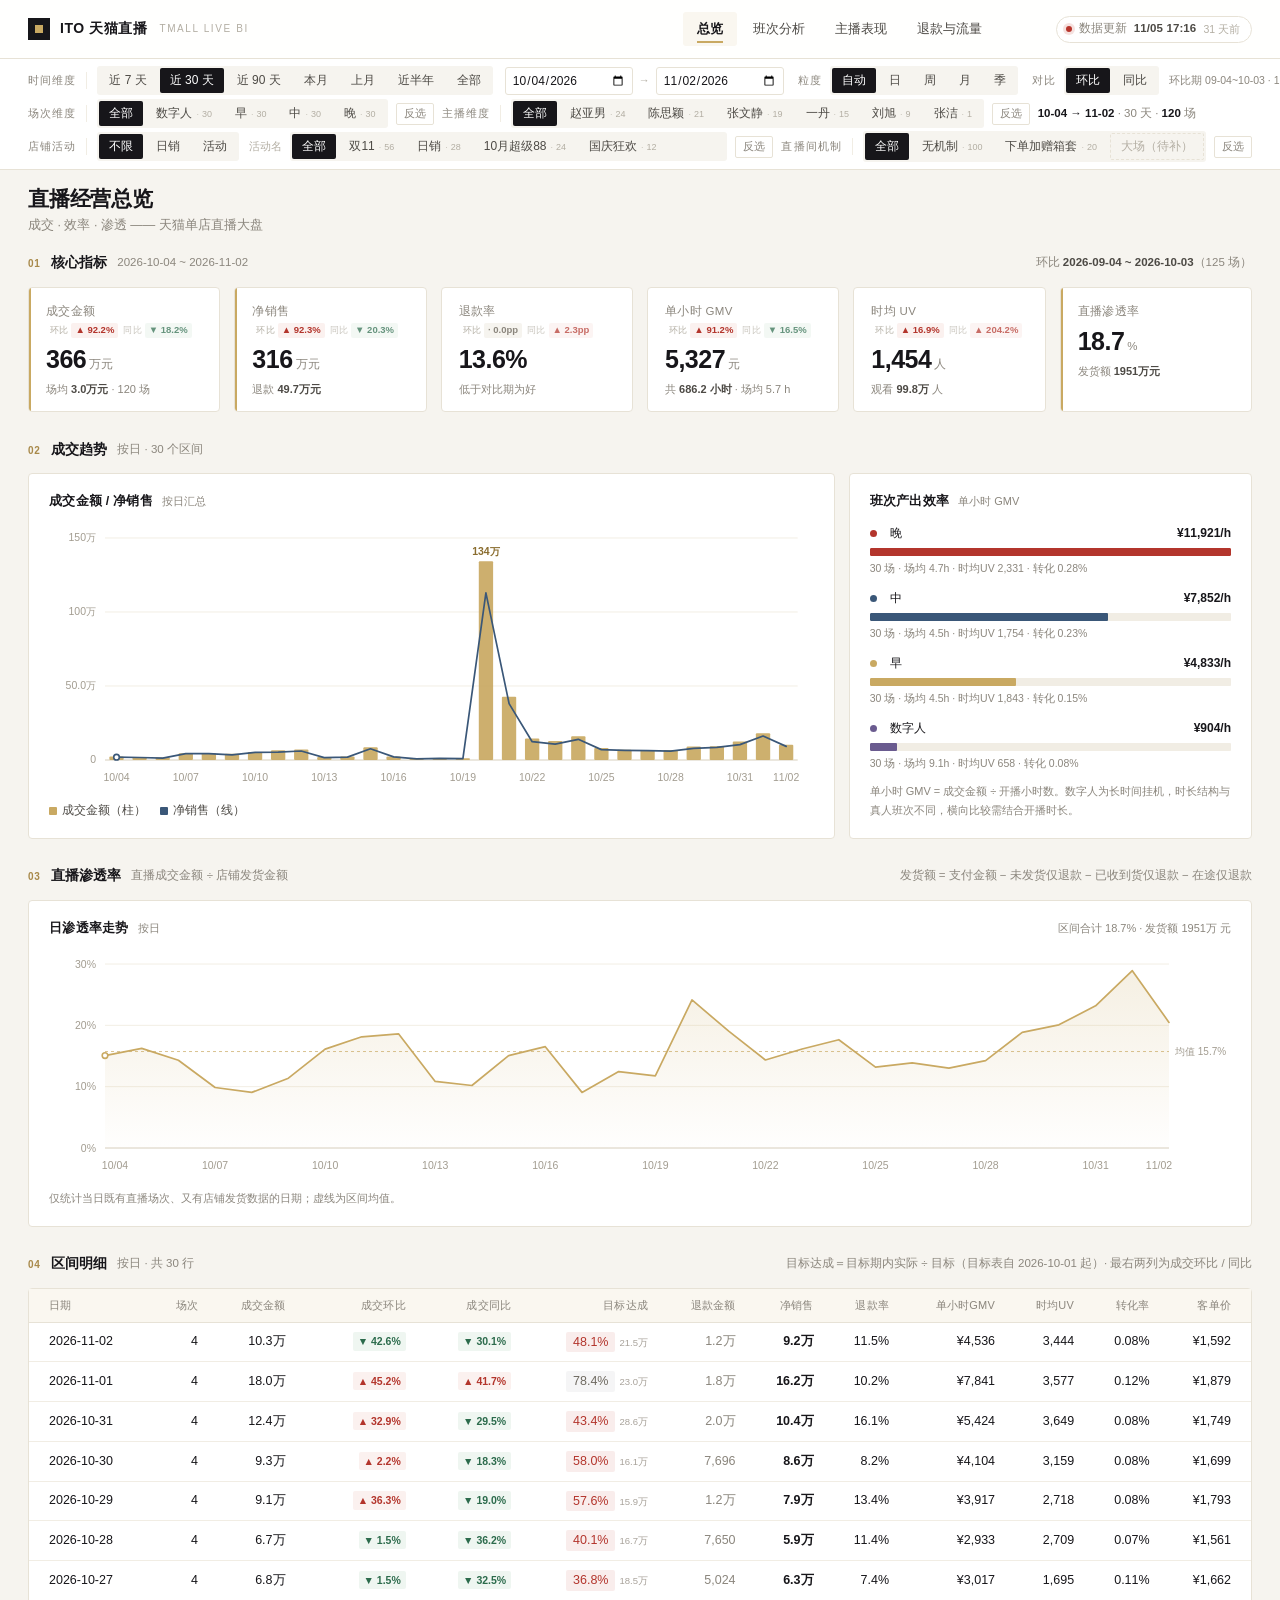
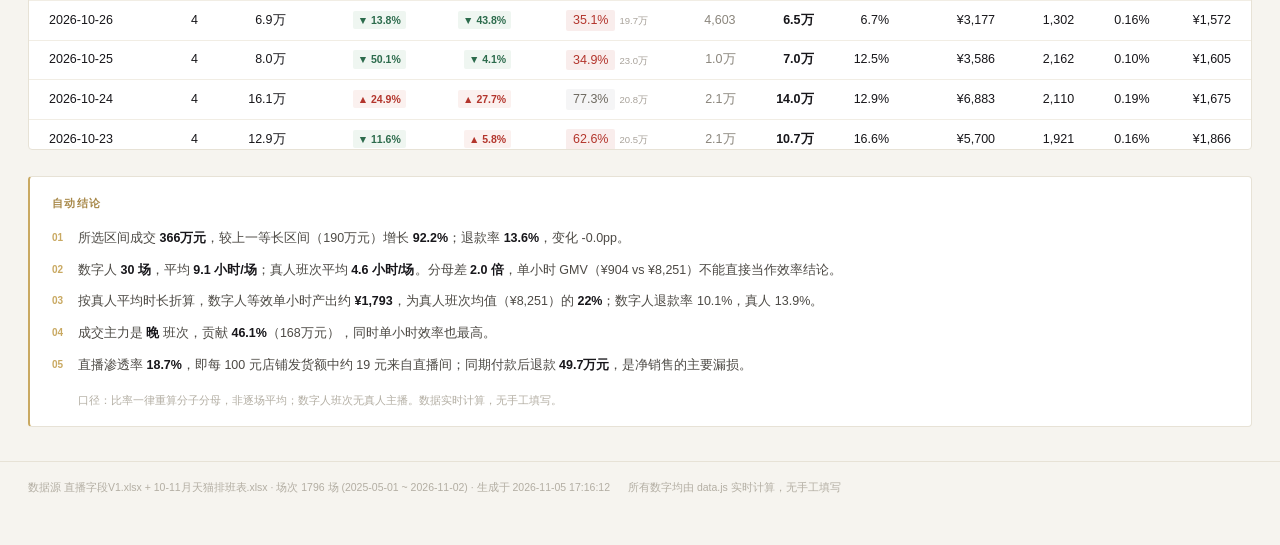
==== commit cc0ea04c: "总控条改为五维度：时间/场次/主播/店铺活动/机制，新增季度粒度、同比对比与全选反选 - app.js：F 增加 dims/grain/cmp/yoy 状态，setRange 按五个维度过滤场次，  " ====
--- a/index.html
+++ b/index.html
@@ -64,7 +64,7 @@
   <section class="sec">
     <div class="sec-h">
       <span class="idx">04</span><h2>区间明细</h2><em id="detailSub"></em>
-      <div class="right">目标达成＝目标期内实际 ÷ 目标（目标表自 2026-10-01 起）· 最右列为成交环比</div>
+      <div class="right">目标达成＝目标期内实际 ÷ 目标（目标表自 2026-10-01 起）· 最右两列为成交环比 / 同比</div>
     </div>
     <div class="card flush"><div class="tbl-wrap scroll"><table id="detailTable"></table></div></div>
   </section>
@@ -103,33 +103,38 @@
 
 /* ---------------- 01 核心指标 ---------------- */
 function renderKPI() {
-  const a = F.roll, b = F.prevRoll;
+  const a = F.roll, b = F.prevRoll, y = F.yoyRoll;
   const pen = F.shipTotal ? a.gmv / F.shipTotal : null;
 
   document.getElementById('kpiRange').textContent = F.from + ' ~ ' + F.to;
-  document.getElementById('kpiCmp').innerHTML = F.prevRoll.n
-    ? '对比 <b>' + F.prevFrom + ' ~ ' + F.prevTo + '</b>（' + F.prevRoll.n + ' 场）'
-    : '<span style="color:#b3aea3">无对比期（已到数据起点）</span>';
+  document.getElementById('kpiCmp').innerHTML = F.cmp === 'yoy'
+    ? (F.hasYoy
+      ? '同比 <b>' + F.yoyFrom + ' ~ ' + F.yoyTo + '</b>（' + y.n + ' 场）'
+      : '<span style="color:#b3aea3">去年同期无数据，同比不可用</span>')
+    : (F.prevRoll.n
+      ? '环比 <b>' + F.prevFrom + ' ~ ' + F.prevTo + '</b>（' + F.prevRoll.n + ' 场）'
+      : '<span style="color:#b3aea3">无对比期（已到数据起点）</span>');
 
   const money = v => { const [n, u] = fmt.mpart(v); return { val: n, unit: u ? u + '元' : '元' }; };
   const M = money(a.gmv), N = money(a.net), H = money(a.hvGmv), U = fmt.mpart(a.hUv);
+  const penNote = F.dimActive ? ' · <span style="color:#b3352c">维度筛选时按店铺全量计</span>' : '';
 
   const items = [
-    { lab: '成交金额', ...M, key: 1, delta: deltaHtml(a.gmv, b.gmv), sub: '场均 <b>' + fmt.money(a.perSess) + '元</b> · ' + a.n + ' 场' },
-    { lab: '净销售', ...N, key: 1, delta: deltaHtml(a.net, b.net), sub: '退款 <b>' + fmt.money(a.rf) + '元</b>' },
-    { lab: '退款率', val: fmt.pct(a.rrate), unit: '', delta: deltaHtml(a.rrate, b.rrate, { pp: 1 }), sub: '低于对比期为好' },
-    { lab: '单小时 GMV', ...H, delta: deltaHtml(a.hvGmv, b.hvGmv), sub: '共 <b>' + fmt.dec1(a.durH) + ' 小时</b> · 场均 ' + fmt.dec1(a.durPer) + ' h' },
-    { lab: '时均 UV', val: U[0], unit: (U[1] || '') + '人', delta: deltaHtml(a.hUv, b.hUv), sub: '观看 <b>' + fmt.money(a.uv) + '</b> 人' },
-    { lab: '直播渗透率', val: pen === null ? '—' : (pen * 100).toFixed(1), unit: pen === null ? '' : '%', key: 1, sub: '发货额 <b>' + fmt.money(F.shipTotal) + '元</b>' },
+    { lab: '成交金额', ...M, key: 1, delta: cmpHtml(a.gmv, b.gmv, y.gmv), sub: '场均 <b>' + fmt.money(a.perSess) + '元</b> · ' + a.n + ' 场' },
+    { lab: '净销售', ...N, key: 1, delta: cmpHtml(a.net, b.net, y.net), sub: '退款 <b>' + fmt.money(a.rf) + '元</b>' },
+    { lab: '退款率', val: fmt.pct(a.rrate), unit: '', delta: cmpHtml(a.rrate, b.rrate, y.rrate, { pp: 1 }), sub: '低于对比期为好' },
+    { lab: '单小时 GMV', ...H, delta: cmpHtml(a.hvGmv, b.hvGmv, y.hvGmv), sub: '共 <b>' + fmt.dec1(a.durH) + ' 小时</b> · 场均 ' + fmt.dec1(a.durPer) + ' h' },
+    { lab: '时均 UV', val: U[0], unit: (U[1] || '') + '人', delta: cmpHtml(a.hUv, b.hUv, y.hUv), sub: '观看 <b>' + fmt.money(a.uv) + '</b> 人' },
+    { lab: '直播渗透率', val: pen === null ? '—' : (pen * 100).toFixed(1), unit: pen === null ? '' : '%', key: 1, sub: '发货额 <b>' + fmt.money(F.shipTotal) + '元</b>' + penNote },
   ];
   document.getElementById('kpis').innerHTML = kpiHtml(items);
 }
 
 /* ---------------- 02 趋势 ---------------- */
 function renderTrend() {
-  const grain = grainOf(F.days);
+  const grain = F.grain;
   const rows = trimTail(groupByGrain(F.sessions, grain), grain);
-  const gname = { day: '按日', week: '按周', month: '按月' }[grain];
+  const gname = GRAIN_NAME[grain];
 
   document.getElementById('trendSub').textContent = gname + ' · ' + rows.length + ' 个区间';
   document.getElementById('trendGrain').textContent = gname + '汇总';
@@ -150,7 +155,7 @@
     maxXLabels: 10,
     peakLabel: true,
     tipTitle: (lb, i) => {
-      if (grain === 'month') return rows[i].k;
+      if (grain === 'month' || grain === 'quarter') return rows[i].k;
       if (grain === 'week') return rows[i].k + ' 起一周';
       return rows[i].k;
     },
@@ -208,20 +213,28 @@
 
 /* ---------------- 04 明细 ---------------- */
 function renderDetail() {
-  const grain = grainOf(F.days);
+  const grain = F.grain;
   const rows = groupByGrain(F.sessions, grain).slice().reverse();
-  const gname = { day: '日期', week: '周起始', month: '月份' }[grain];
-  document.getElementById('detailSub').textContent = { day: '按日', week: '按周', month: '按月' }[grain] + ' · 共 ' + rows.length + ' 行';
-
-  let html = '<thead><tr><th>' + gname + '</th><th>场次</th><th>成交金额</th><th>目标达成</th><th>退款金额</th><th>净销售</th>'
-    + '<th>退款率</th><th>单小时GMV</th><th>时均UV</th><th>转化率</th><th>客单价</th><th>成交环比</th></tr></thead><tbody>';
+  const gname = GRAIN_COL[grain];
+  document.getElementById('detailSub').textContent = GRAIN_NAME[grain] + ' · 共 ' + rows.length + ' 行';
+
+  /* 逐桶同比：去年同期同一分桶的成交额；同比不可用时整列留空，不给假数 */
+  const yMap = F.hasYoy
+    ? new Map(groupByGrain(F.yoySessions, grain).map(r => [r.k, r.gmv]))
+    : new Map();
+
+  let html = '<thead><tr><th>' + gname + '</th><th>场次</th><th>成交金额</th><th>成交环比</th><th>成交同比</th>'
+    + '<th>目标达成</th><th>退款金额</th><th>净销售</th>'
+    + '<th>退款率</th><th>单小时GMV</th><th>时均UV</th><th>转化率</th><th>客单价</th></tr></thead><tbody>';
 
   const tBucket = tgt.byBucket(grain);
   const aBucket = tgt.actualByBucket(grain, F.sessions);
   rows.forEach((r, i) => {
     const prev = rows[i + 1];
     const d = prev ? deltaHtml(r.gmv, prev.gmv) : '<span class="delta flat">—</span>';
-    const partial = r.days < (grain === 'month' ? 15 : grain === 'week' ? 5 : 1) && i === 0;
+    const yv = yMap.get(yoyKey(r.k, grain));
+    const dy = (yv === undefined || yv === null) ? '<span class="delta flat">—</span>' : deltaHtml(r.gmv, yv);
+    const partial = r.days < (grain === 'quarter' ? 60 : grain === 'month' ? 15 : grain === 'week' ? 5 : 1) && i === 0;
     const T = tBucket.get(r.k) || 0;
     const A = aBucket.get(r.k) || 0;
     const rate = tgt.rate(A, T);
@@ -229,6 +242,8 @@
       + '<td>' + r.k + (partial ? ' <span class="tag mute">不完整</span>' : '') + '</td>'
       + '<td class="num">' + r.n + '</td>'
       + '<td class="num">' + fmt.money(r.gmv) + '</td>'
+      + '<td class="num">' + d + '</td>'
+      + '<td class="num">' + dy + '</td>'
       + '<td class="num">' + (rate === null ? '<span style="color:#b3aea3">无目标</span>'
         : '<span title="目标期内实际 ' + fmt.yuan(A) + ' / 目标 ' + fmt.yuan(T) + '">'
         + goalPill(rate) + '</span><span style="font-size:9.5px;color:#a8a29a;margin-left:4px">'
@@ -240,7 +255,6 @@
       + '<td class="num">' + fmt.int(r.hUv) + '</td>'
       + '<td class="num">' + fmt.pct(r.conv, 2) + '</td>'
       + '<td class="num">' + fmt.yuan(r.aov) + '</td>'
-      + '<td class="num">' + d + '</td>'
       + '</tr>';
   });
 
@@ -251,6 +265,8 @@
   html += '</tbody><tfoot><tr>'
     + '<td>区间合计</td><td class="num">' + t.n + '</td>'
     + '<td class="num">' + fmt.money(t.gmv) + '</td>'
+    + '<td class="num">' + deltaHtml(t.gmv, F.prevRoll.gmv) + '</td>'
+    + '<td class="num">' + (F.hasYoy ? deltaHtml(t.gmv, F.yoyRoll.gmv) : '<span class="delta flat">—</span>') + '</td>'
     + '<td class="num">' + (tRate === null ? '—'
       : '<span title="目标期内实际 ' + fmt.yuan(tAct) + ' / 目标 ' + fmt.yuan(tSum) + '">'
       + goalPill(tRate) + '</span><span style="font-size:9.5px;color:#a8a29a;margin-left:4px">'
@@ -262,7 +278,6 @@
     + '<td class="num">' + fmt.int(t.hUv) + '</td>'
     + '<td class="num">' + fmt.pct(t.conv, 2) + '</td>'
     + '<td class="num">' + fmt.yuan(t.aov) + '</td>'
-    + '<td class="num">' + deltaHtml(t.gmv, F.prevRoll.gmv) + '</td>'
     + '</tr></tfoot>';
 
   document.getElementById('detailTable').innerHTML = html;
--- a/shared.css
+++ b/shared.css
@@ -116,7 +116,7 @@
 .sp-hr { height: 1px; background: var(--line); margin: 7px 0 6px; }
 .sp-tip { font-size: 10.5px; color: var(--ink-4); line-height: 1.6; }
 
-/* ================= 日期筛选条 ================= */
+/* ================= 五维度总控筛选条 ================= */
 .fbar {
   position: sticky; top: 58px; z-index: 39;
   background: #fff; border-bottom: 1px solid var(--line);
@@ -125,12 +125,38 @@
   max-width: 1360px; margin: 0 auto; padding: 0 28px;
   height: 52px; display: flex; align-items: center; gap: 12px;
 }
+/* 总控条：三行结构，时间维度常驻，其余维度可收起 */
+.fbar-in.fbg {
+  height: auto; flex-direction: column; align-items: stretch;
+  gap: 0; padding: 5px 28px 6px;
+}
+.fb-row {
+  display: flex; align-items: center; gap: 8px;
+  min-height: 33px; flex-wrap: nowrap;
+}
+/* 固定宽度的组不参与压缩，只有候选值多的组才伸缩滚动 */
+.fb-row > * { flex: 0 0 auto; }
+.fb-row > .chips.scrolly { flex: 1 1 auto; min-width: 0; }
+.fb-row.last {
+  border-top: 1px solid var(--line-2); margin-top: 2px; padding-top: 3px;
+}
+.fb-body.collapsed { display: none; }
 .fbar-lab {
   font-size: 11px; color: var(--ink-3); letter-spacing: .1em;
   padding-right: 10px; border-right: 1px solid var(--line-2); margin-right: 2px;
   white-space: nowrap;
 }
-.chips { display: flex; gap: 2px; background: var(--bg); padding: 2px; border-radius: 3px; }
+.fbar-lab.sub { border-right: none; padding-right: 0; padding-left: 6px; margin-right: 0; }
+.chips { display: flex; gap: 3px; background: var(--bg); padding: 2px; border-radius: 3px; }
+/* 候选值多的维度（主播 / 活动名）横向滚动，不换行挤压其他维度 */
+.chips.scrolly {
+  overflow-x: auto; overflow-y: hidden; max-width: 40vw;
+  scrollbar-width: thin; background: var(--bg);
+}
+.chips.scrolly.wide { max-width: 60vw; }
+.chips.scrolly::-webkit-scrollbar { height: 3px; }
+.chips.scrolly::-webkit-scrollbar-thumb { background: var(--line); border-radius: 2px; }
+.chips.scrolly > .chip { flex: 0 0 auto; }
 .chip {
   font-size: 12px; color: var(--ink-2); padding: 4px 10px; border-radius: 2px;
   cursor: pointer; white-space: nowrap; transition: .12s; user-select: none;
@@ -138,6 +164,35 @@
 }
 .chip:hover { color: var(--ink); background: #fff; }
 .chip.on { background: var(--ink); color: #fff; font-weight: 500; }
+/* 维度 chip 带场次计数，选中态底色深，计数必须跟着变亮 */
+.dchip i {
+  font-style: normal; font-size: 9px; margin-left: 4px;
+  color: var(--ink-4); font-variant-numeric: tabular-nums;
+}
+.dchip i::before { content: '·'; margin-right: 3px; opacity: .7; }
+.dchip.on i { color: rgba(255, 255, 255, .62); }
+/* 待补维度：明确不可选，避免被当成「没数据=0」 */
+.dchip.ghost {
+  color: var(--ink-4); cursor: not-allowed;
+  border: 1px dashed var(--line); background: transparent;
+}
+.dchip.ghost:hover { color: var(--ink-4); background: transparent; }
+.fb-sub { font-size: 10.5px; color: var(--ink-4); white-space: nowrap; margin-left: 2px; }
+/* 对比期注记：紧跟对比口径 chips，过长省略，避免把维度组挤扁 */
+.fb-cmpnote {
+  font-size: 10.5px; color: var(--ink-3); white-space: nowrap;
+  max-width: 220px; overflow: hidden; text-overflow: ellipsis;
+  margin-left: 2px;
+}
+.fb-cmpnote.mute { color: var(--ink-4); }
+.fb-act, .fb-toggle {
+  font-size: 10.5px; color: var(--ink-3); background: #fff;
+  border: 1px solid var(--line); border-radius: 2px; padding: 3px 7px;
+  cursor: pointer; font-family: inherit; white-space: nowrap; flex: 0 0 auto;
+}
+.fb-act:hover, .fb-toggle:hover { color: var(--ink); border-color: var(--gold); }
+.fb-toggle { margin-left: auto; }
+.fb-filtered b { color: var(--gold-d); }
 .dr { display: flex; align-items: center; gap: 6px; margin-left: 4px; }
 .dr input[type="date"] {
   font-family: inherit; font-size: 12px; color: var(--ink);
@@ -161,7 +216,7 @@
 .wrap { max-width: 1360px; margin: 0 auto; padding: 0 28px; }
 .page-hd {
   display: flex; align-items: flex-end; gap: 16px;
-  padding: 26px 0 18px;
+  padding: 16px 0 16px;
 }
 .page-hd h1 { font-size: 21px; font-weight: 600; letter-spacing: -.01em; line-height: 1.25; }
 .page-hd p { font-size: 12.5px; color: var(--ink-3); margin-top: 4px; }
@@ -225,6 +280,7 @@
 .kpi-t {
   font-size: 11.5px; color: var(--ink-3); letter-spacing: .03em;
   display: flex; align-items: center; gap: 6px; margin-bottom: 7px;
+  flex-wrap: wrap; row-gap: 3px;
 }
 .kpi-v {
   font-size: 25px; font-weight: 600; line-height: 1.15; letter-spacing: -.02em;
@@ -242,6 +298,15 @@
 .delta.up { color: var(--red); background: #fbf1ef; }
 .delta.down { color: var(--green); background: #eff6f1; }
 .delta.flat { color: var(--ink-3); background: var(--bg); }
+/* 环比 / 同比 双对比：两个小标签并排，主对比实、次对比淡 */
+.cmps { display: inline-flex; align-items: center; gap: 5px; margin-left: 4px; flex-wrap: wrap; }
+.cmp { display: inline-flex; align-items: center; gap: 3px; }
+.cmp i {
+  font-style: normal; font-size: 9px; color: var(--ink-4);
+  letter-spacing: .02em; white-space: nowrap;
+}
+.cmp.sub { opacity: .72; }
+.cmp .delta { font-size: 9.5px; padding: 0 4px; }
 
 /* ================= 图表 ================= */
 .chart { width: 100%; display: block; overflow: visible; }
@@ -392,6 +457,10 @@
   .g4 { grid-template-columns: repeat(2, minmax(0,1fr)); }
   .g21, .g12 { grid-template-columns: minmax(0,1fr); }
   .fbar-in { height: auto; flex-wrap: wrap; padding-top: 8px; padding-bottom: 8px; gap: 8px; }
+  .fbar-in.fbg { padding-top: 6px; padding-bottom: 6px; }
+  .fb-row { flex-wrap: wrap; row-gap: 6px; }
+  .chips.scrolly { max-width: 100%; }
+  .fb-toggle { margin-left: 0; }
   .fbar-meta { margin-left: 0; width: 100%; }
   .stamp-age { display: none; }
   .stamp-pop::before { right: 74px; }
